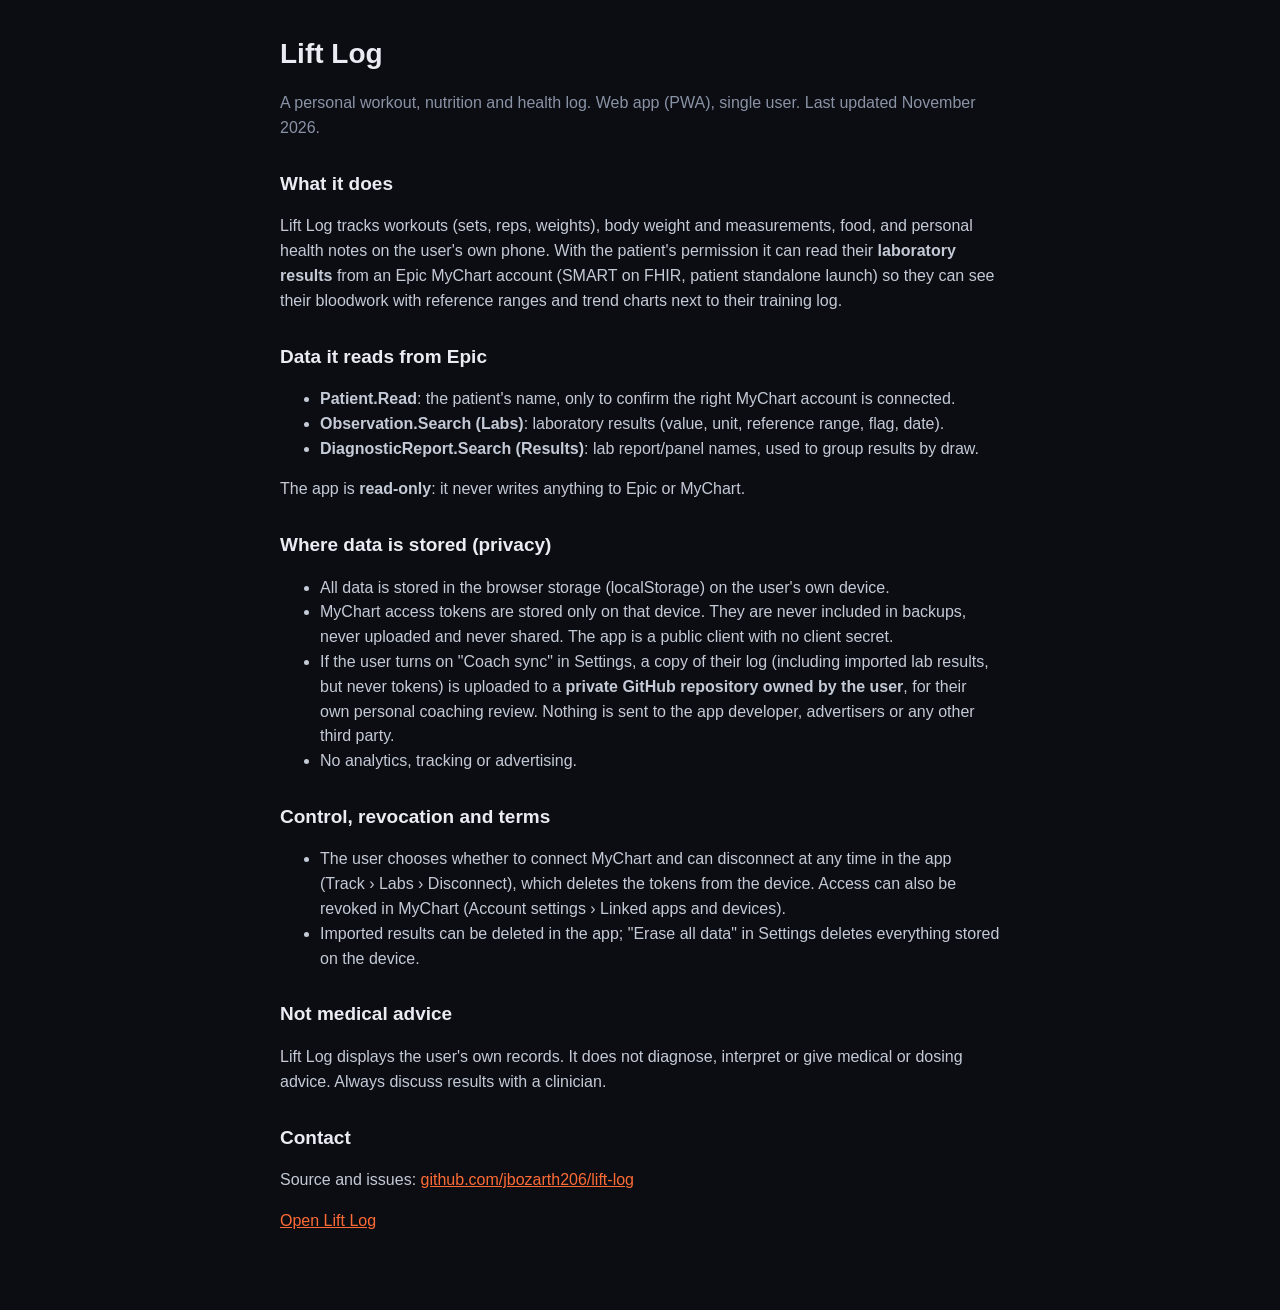
==== about.html @ 322383ea "v7: MyChart (Epic SMART on FHIR, PKCE public client) lab import → Track › Labs with draw-date groupi" ====
<!DOCTYPE html>
<html lang="en">
<head>
<meta charset="utf-8">
<meta name="viewport" content="width=device-width, initial-scale=1">
<title>Lift Log · About &amp; Privacy</title>
<style>
  body{margin:0;background:#0b0d12;color:#e9ecf2;font:16px/1.55 -apple-system,BlinkMacSystemFont,"Segoe UI",Roboto,sans-serif}
  main{max-width:720px;margin:0 auto;padding:32px 20px 60px} h1{font-size:28px;margin:0 0 4px} h2{font-size:19px;margin:28px 0 8px}
  p,li{color:#c4cad6} .muted{color:#8a93a6} a{color:#ff6b35} code{background:#151922;padding:1px 5px;border-radius:5px;font-size:14px}
</style>
</head>
<body>
<main>
<h1>Lift Log</h1>
<p class="muted">A personal workout, nutrition and health log. Web app (PWA), single user. Last updated November 2026.</p>

<h2>What it does</h2>
<p>Lift Log tracks workouts (sets, reps, weights), body weight and measurements, food, and personal health notes on the user's own phone. With the patient's permission it can read their <b>laboratory results</b> from an Epic MyChart account (SMART on FHIR, patient standalone launch) so they can see their bloodwork with reference ranges and trend charts next to their training log.</p>

<h2>Data it reads from Epic</h2>
<ul>
  <li><b>Patient.Read</b>: the patient's name, only to confirm the right MyChart account is connected.</li>
  <li><b>Observation.Search (Labs)</b>: laboratory results (value, unit, reference range, flag, date).</li>
  <li><b>DiagnosticReport.Search (Results)</b>: lab report/panel names, used to group results by draw.</li>
</ul>
<p>The app is <b>read-only</b>: it never writes anything to Epic or MyChart.</p>

<h2 id="privacy">Where data is stored (privacy)</h2>
<ul>
  <li>All data is stored in the browser storage (localStorage) on the user's own device.</li>
  <li>MyChart access tokens are stored only on that device. They are never included in backups, never uploaded and never shared. The app is a public client with no client secret.</li>
  <li>If the user turns on "Coach sync" in Settings, a copy of their log (including imported lab results, but never tokens) is uploaded to a <b>private GitHub repository owned by the user</b>, for their own personal coaching review. Nothing is sent to the app developer, advertisers or any other third party.</li>
  <li>No analytics, tracking or advertising.</li>
</ul>

<h2 id="terms">Control, revocation and terms</h2>
<ul>
  <li>The user chooses whether to connect MyChart and can disconnect at any time in the app (Track › Labs › Disconnect), which deletes the tokens from the device. Access can also be revoked in MyChart (Account settings › Linked apps and devices).</li>
  <li>Imported results can be deleted in the app; "Erase all data" in Settings deletes everything stored on the device.</li>
</ul>

<h2>Not medical advice</h2>
<p>Lift Log displays the user's own records. It does not diagnose, interpret or give medical or dosing advice. Always discuss results with a clinician.</p>

<h2>Contact</h2>
<p>Source and issues: <a href="https://github.com/jbozarth206/lift-log">github.com/jbozarth206/lift-log</a></p>
<p class="muted"><a href="./">Open Lift Log</a></p>
</main>
</body>
</html>
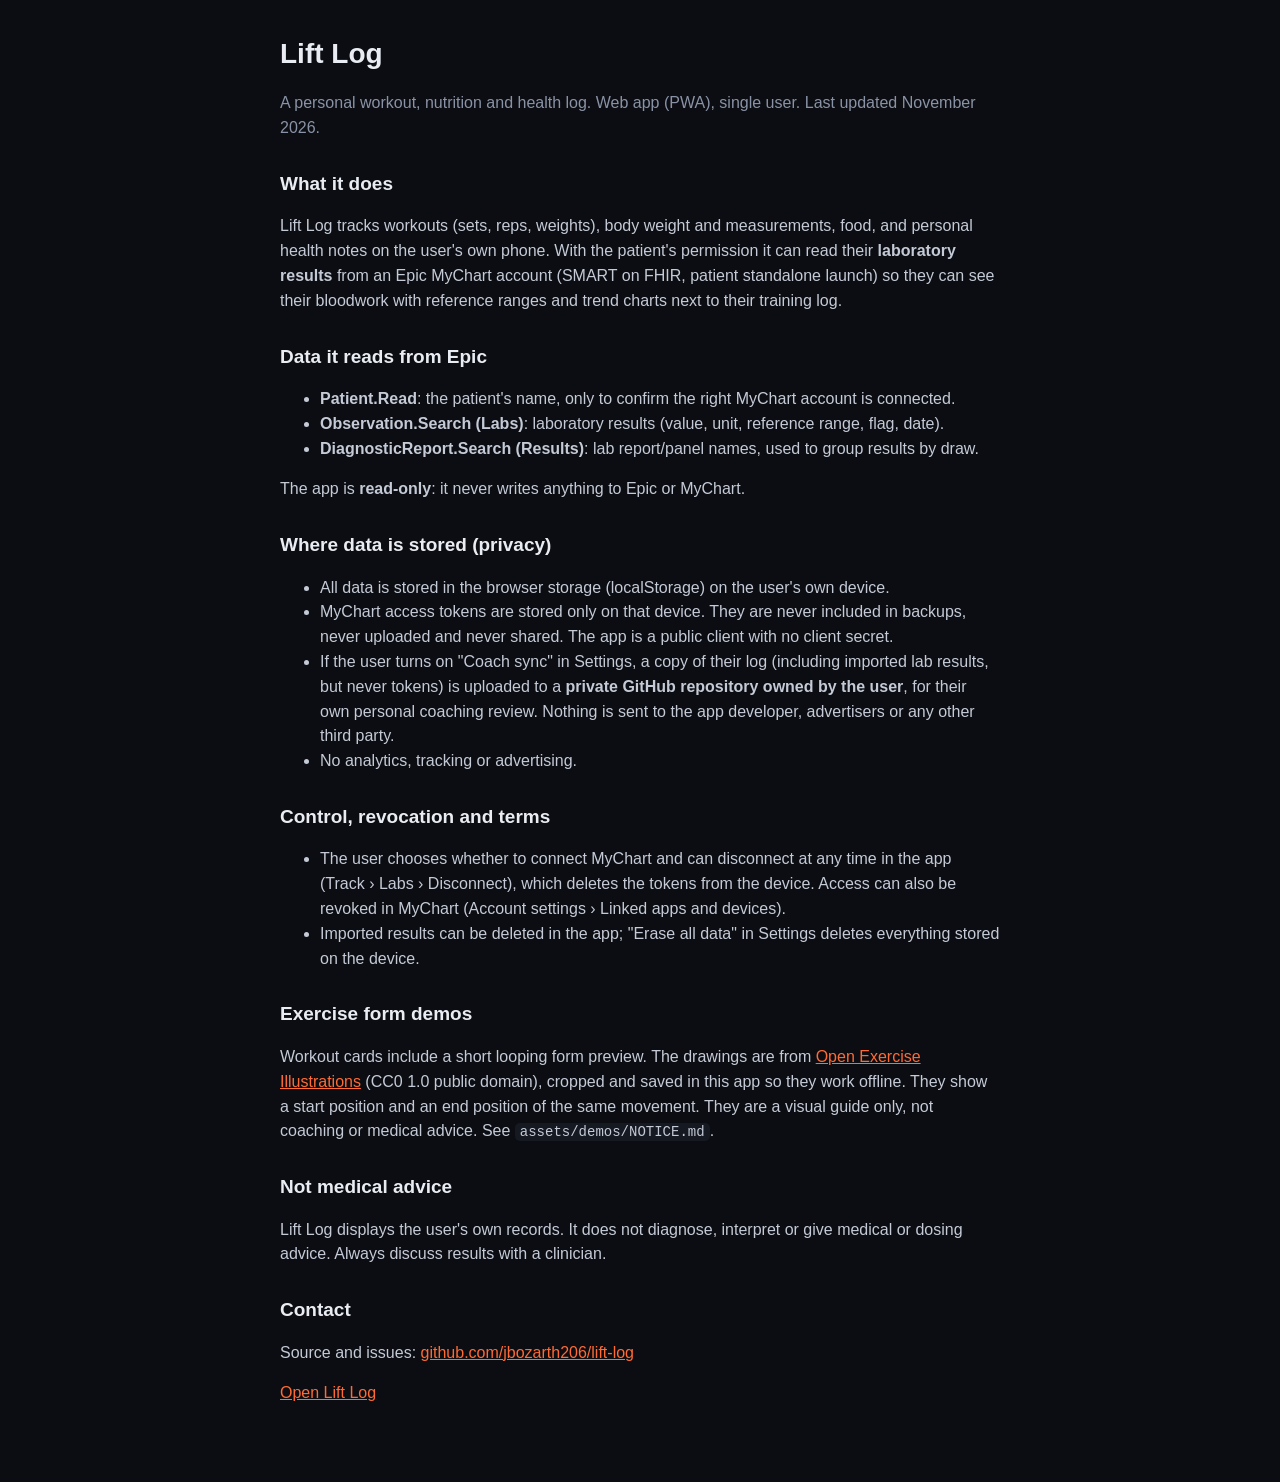
==== commit e1731674: "Add offline form demos for every exercise in app 8.3. Each workout card steps between a start and pe" ====
--- a/about.html
+++ b/about.html
@@ -40,6 +40,9 @@
   <li>Imported results can be deleted in the app; "Erase all data" in Settings deletes everything stored on the device.</li>
 </ul>
 
+<h2>Exercise form demos</h2>
+<p>Workout cards include a short looping form preview. The drawings are from <a href="https://github.com/hitmanrepo/open-exercise-illustrations">Open Exercise Illustrations</a> (CC0 1.0 public domain), cropped and saved in this app so they work offline. They show a start position and an end position of the same movement. They are a visual guide only, not coaching or medical advice. See <code>assets/demos/NOTICE.md</code>.</p>
+
 <h2>Not medical advice</h2>
 <p>Lift Log displays the user's own records. It does not diagnose, interpret or give medical or dosing advice. Always discuss results with a clinician.</p>
 
